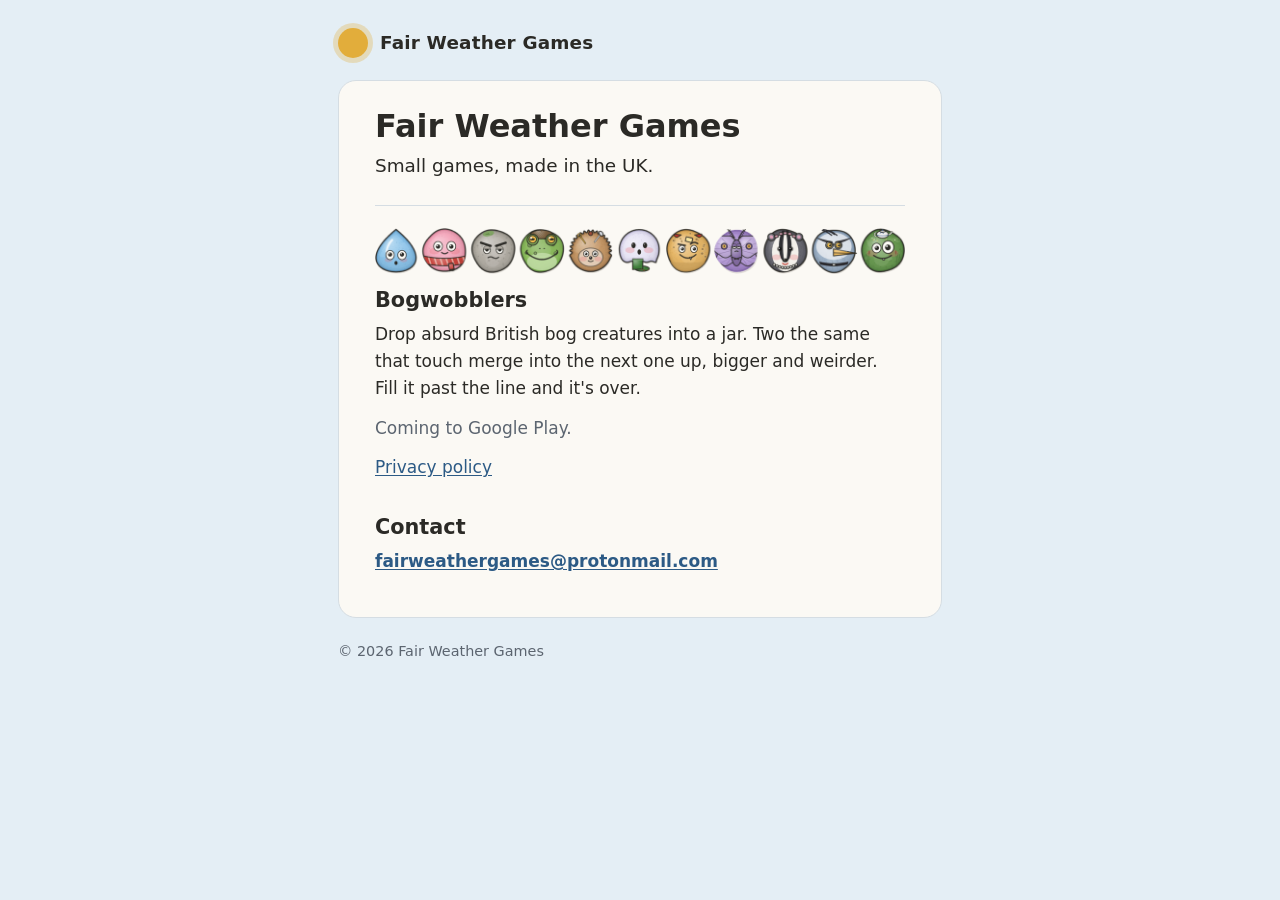
==== index.html @ 7e269fc9 "The Fair Weather Games website: home page and the Bogwobblers privacy policy Co-Authored-By: Claude " ====
<!doctype html>
<html lang="en-GB">
<head>
  <meta charset="utf-8">
  <meta name="viewport" content="width=device-width, initial-scale=1, viewport-fit=cover">
  <title>Fair Weather Games</title>
  <meta name="description" content="Fair Weather Games makes small games in the UK. Our first is Bogwobblers.">
  <link rel="stylesheet" href="style.css">
</head>
<body>
  <div class="wrap">
    <header class="studio">
      <span class="sun" aria-hidden="true"></span>
      <span class="studio-name">Fair Weather Games</span>
    </header>

    <main>
      <h1>Fair Weather Games</h1>
      <p class="lead">Small games, made in the UK.</p>

      <section class="game" aria-labelledby="bogwobblers">
        <img src="bogwobblers/creatures.png" width="1100" height="96" alt="The eleven Bogwobblers creatures, from a raindrop to the Great Bogwobbler">
        <h2 id="bogwobblers">Bogwobblers</h2>
        <p>Drop absurd British bog creatures into a jar. Two the same that touch merge into the next one up, bigger and weirder. Fill it past the line and it's over.</p>
        <p class="muted">Coming to Google Play.</p>
        <ul class="links">
          <li><a href="bogwobblers/privacy/">Privacy policy</a></li>
        </ul>
      </section>

      <h2>Contact</h2>
      <p><a class="email" href="mailto:fairweathergames@protonmail.com">fairweathergames@protonmail.com</a></p>
    </main>

    <footer>
      <p>&copy; 2026 Fair Weather Games</p>
    </footer>
  </div>
</body>
</html>
---- style.css ----
/* Fair Weather Games: one quiet stylesheet for the studio pages. No web
   fonts, scripts or anything loaded from elsewhere, so visiting the site
   tells nobody anything. Layout: a single readable column on a pale sky. */
:root {
  --sky: #e4eef5;
  --page: #fbf9f4;
  --ink: #2b2a26;
  --muted: #5c6570;
  --line: #d5dde3;
  --sun: #e2ad3b;
  --link: #2c5a85;
  --round: ui-rounded, "SF Pro Rounded", "Varela Round", "Nunito", "Arial Rounded MT Bold", system-ui, sans-serif;
  --text: system-ui, -apple-system, "Segoe UI", Roboto, "Helvetica Neue", Arial, sans-serif;
  color-scheme: light;
}
@media (prefers-color-scheme: dark) {
  :root {
    --sky: #17212b;
    --page: #1e2833;
    --ink: #eef1f3;
    --muted: #a9b4be;
    --line: #34414d;
    --sun: #e9b949;
    --link: #8cc0ef;
    color-scheme: dark;
  }
}
* { box-sizing: border-box; }
html { background: var(--sky); }
body {
  margin: 0;
  background: var(--sky);
  color: var(--ink);
  font-family: var(--text);
  font-size: 1.0625rem;
  line-height: 1.6;
}
.wrap {
  max-width: 40rem;
  margin: 0 auto;
  padding-left: max(18px, env(safe-area-inset-left, 0px));
  padding-right: max(18px, env(safe-area-inset-right, 0px));
  padding-block: 28px 56px;
}
header.studio {
  display: flex;
  align-items: center;
  gap: 12px;
  margin-bottom: 22px;
}
header.studio a { color: inherit; text-decoration: none; }
.sun {
  display: block;
  flex: none;
  width: 30px;
  height: 30px;
  border-radius: 50%;
  background: var(--sun);
  box-shadow: 0 0 0 5px color-mix(in srgb, var(--sun) 30%, transparent);
}
.studio-name { font-family: var(--round); font-weight: 700; font-size: 1.15rem; letter-spacing: 0.01em; }
main {
  background: var(--page);
  border: 1px solid var(--line);
  border-radius: 18px;
  padding: 26px clamp(18px, 5vw, 36px) 30px;
}
h1, h2, h3 { font-family: var(--round); line-height: 1.2; text-wrap: balance; }
h1 { font-size: 2rem; margin: 0 0 6px; }
h2 { font-size: 1.3rem; margin: 30px 0 8px; }
.game h2 { margin-top: 0; }
p, ul { margin: 0 0 12px; }
ul { padding-left: 1.3em; }
li { margin-bottom: 4px; }
a { color: var(--link); text-underline-offset: 2px; }
a:focus-visible { outline: 3px solid var(--sun); outline-offset: 2px; border-radius: 3px; }
.updated { color: var(--muted); font-size: 0.95rem; margin-bottom: 18px; }
.lead { font-size: 1.15rem; }
.muted { color: var(--muted); }
.game {
  border-top: 1px solid var(--line);
  margin-top: 24px;
  padding-top: 22px;
}
.game img { display: block; width: 100%; max-width: 100%; height: auto; margin-bottom: 14px; }
.links { display: flex; flex-wrap: wrap; gap: 8px 18px; padding: 0; list-style: none; }
.email { font-weight: 600; word-break: break-all; }
footer { margin-top: 22px; color: var(--muted); font-size: 0.9rem; }
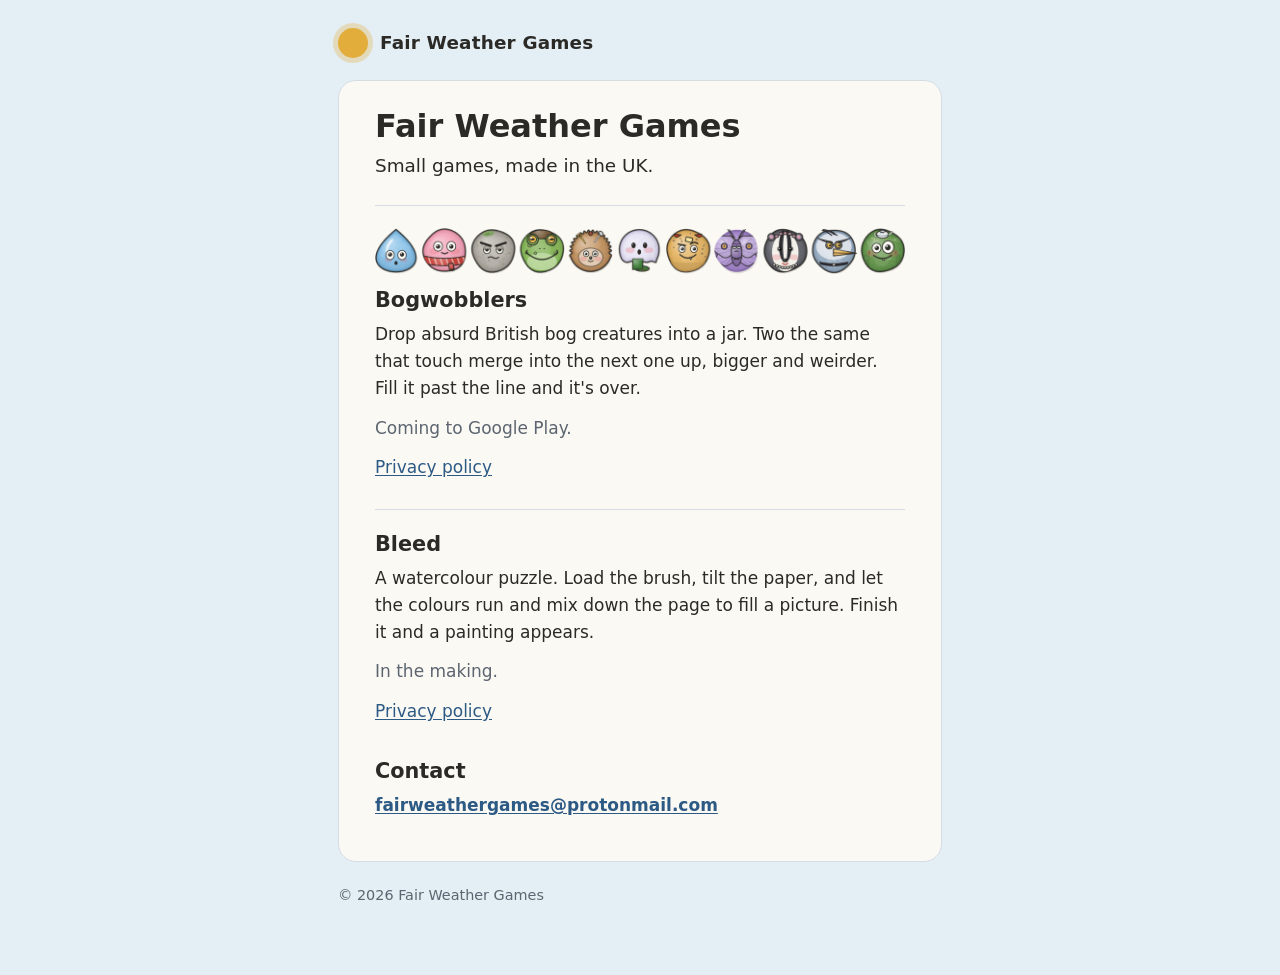
==== commit 32d6b6cb: "Add the Bleed privacy policy and the game to the home page Co-Authored-By: Claude Fable 5.1 <noreply" ====
--- a/index.html
+++ b/index.html
@@ -4,7 +4,7 @@
   <meta charset="utf-8">
   <meta name="viewport" content="width=device-width, initial-scale=1, viewport-fit=cover">
   <title>Fair Weather Games</title>
-  <meta name="description" content="Fair Weather Games makes small games in the UK. Our first is Bogwobblers.">
+  <meta name="description" content="Fair Weather Games makes small games in the UK: Bogwobblers and Bleed.">
   <link rel="stylesheet" href="style.css">
 </head>
 <body>
@@ -28,6 +28,15 @@
         </ul>
       </section>
 
+      <section class="game" aria-labelledby="bleed">
+        <h2 id="bleed">Bleed</h2>
+        <p>A watercolour puzzle. Load the brush, tilt the paper, and let the colours run and mix down the page to fill a picture. Finish it and a painting appears.</p>
+        <p class="muted">In the making.</p>
+        <ul class="links">
+          <li><a href="bleed/privacy/">Privacy policy</a></li>
+        </ul>
+      </section>
+
       <h2>Contact</h2>
       <p><a class="email" href="mailto:fairweathergames@protonmail.com">fairweathergames@protonmail.com</a></p>
     </main>
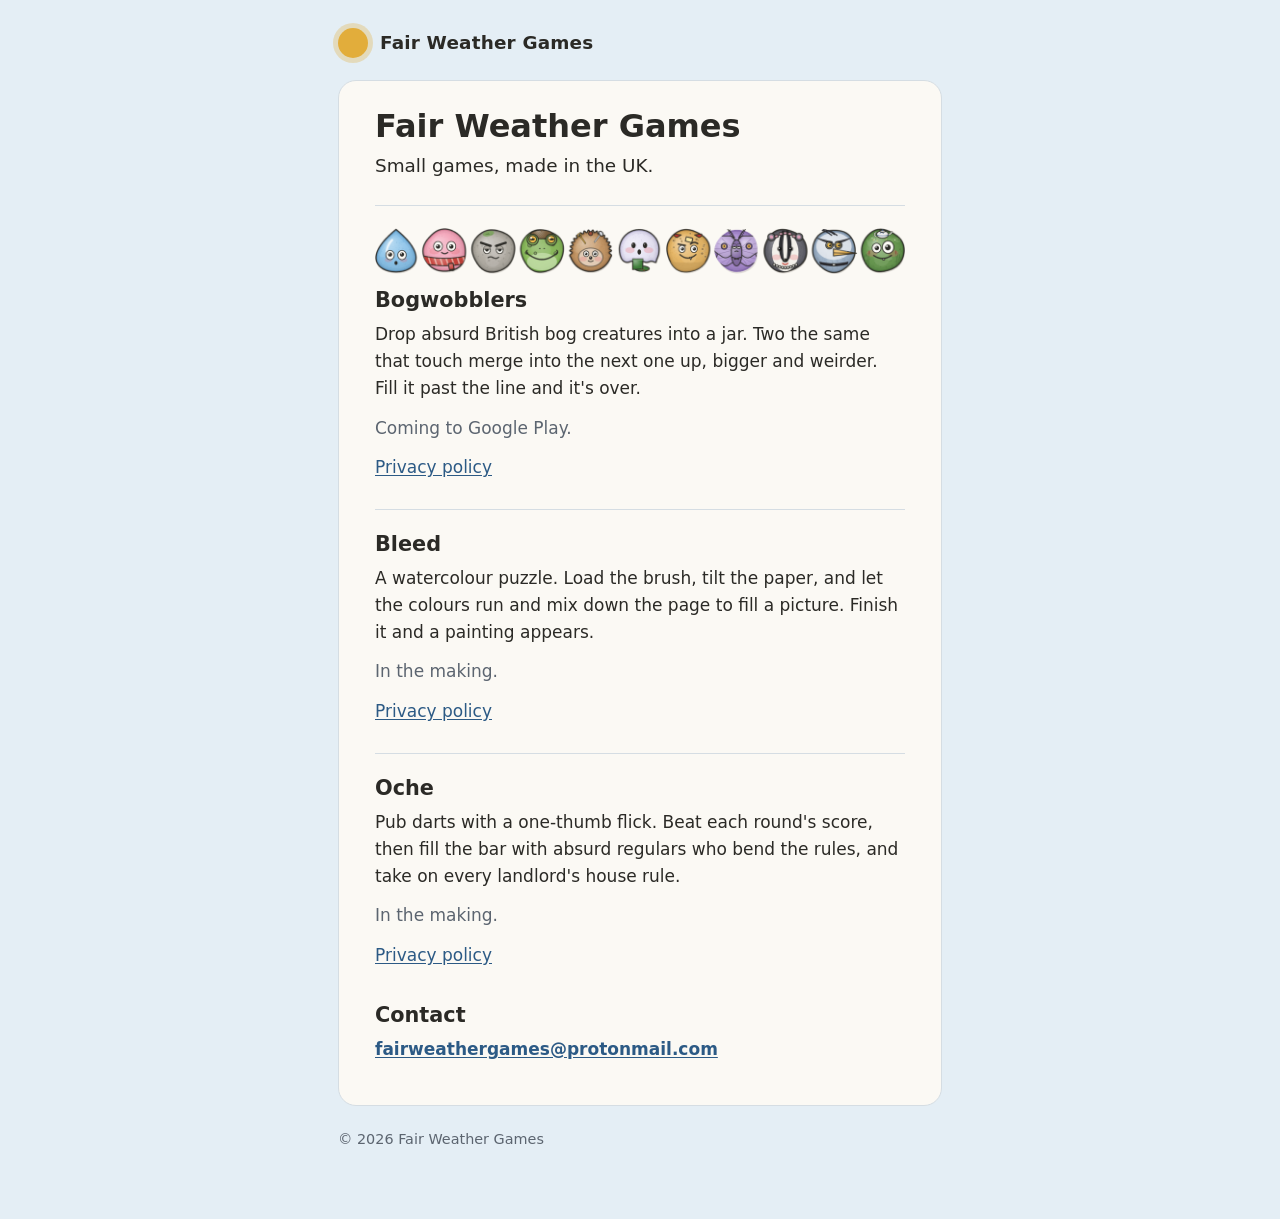
==== commit 9ca535f0: "Oche: privacy policy and a place on the home page Co-Authored-By: Claude Opus 5.5 <noreply@anthropic" ====
--- a/index.html
+++ b/index.html
@@ -4,7 +4,7 @@
   <meta charset="utf-8">
   <meta name="viewport" content="width=device-width, initial-scale=1, viewport-fit=cover">
   <title>Fair Weather Games</title>
-  <meta name="description" content="Fair Weather Games makes small games in the UK: Bogwobblers and Bleed.">
+  <meta name="description" content="Fair Weather Games makes small games in the UK: Bogwobblers, Bleed and Oche.">
   <link rel="stylesheet" href="style.css">
 </head>
 <body>
@@ -37,6 +37,15 @@
         </ul>
       </section>
 
+      <section class="game" aria-labelledby="oche">
+        <h2 id="oche">Oche</h2>
+        <p>Pub darts with a one-thumb flick. Beat each round's score, then fill the bar with absurd regulars who bend the rules, and take on every landlord's house rule.</p>
+        <p class="muted">In the making.</p>
+        <ul class="links">
+          <li><a href="oche/privacy/">Privacy policy</a></li>
+        </ul>
+      </section>
+
       <h2>Contact</h2>
       <p><a class="email" href="mailto:fairweathergames@protonmail.com">fairweathergames@protonmail.com</a></p>
     </main>
